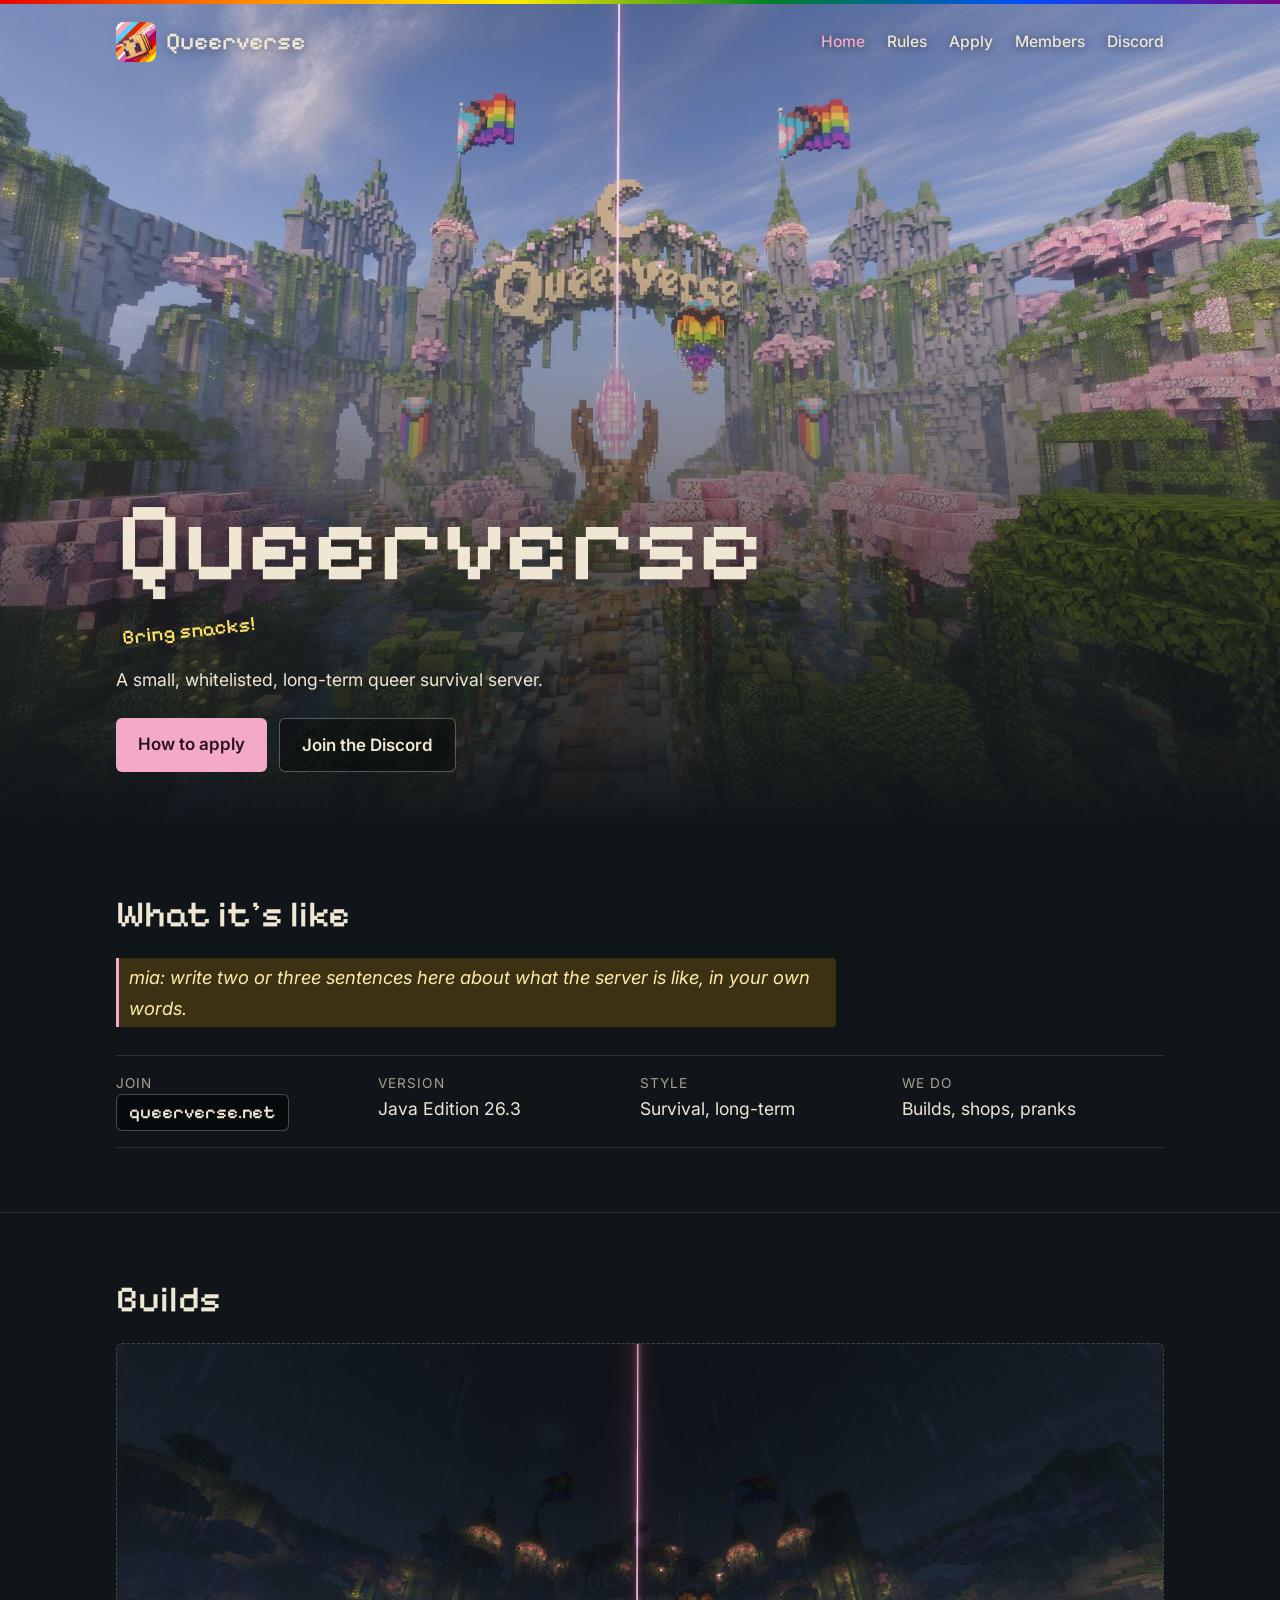
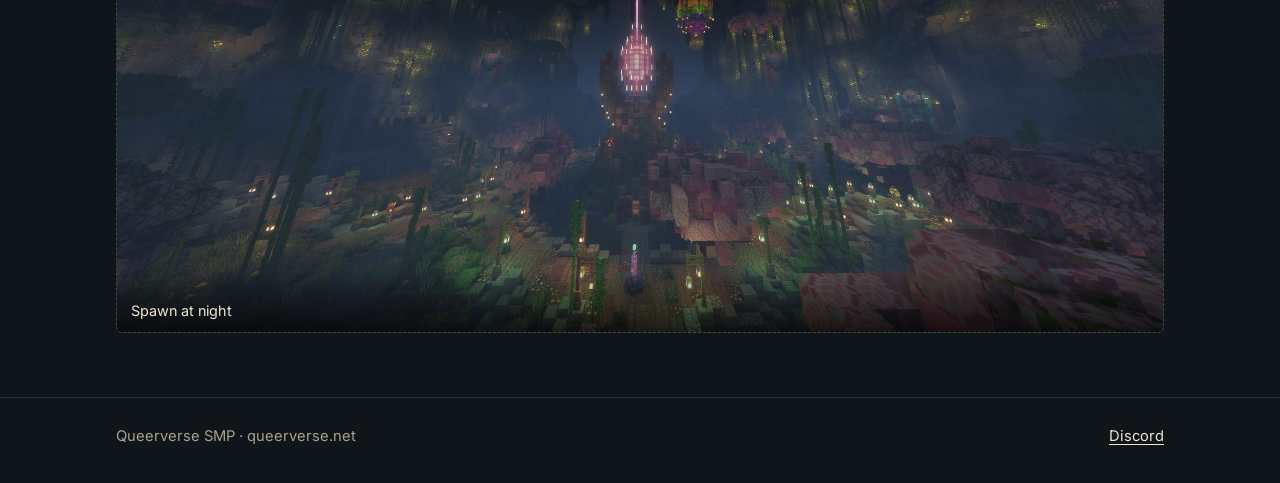
==== index.html @ 5e8bd338 "Add the Discord invite link" ====
<!doctype html>
<html lang="en">
<head>
<meta charset="utf-8">
<meta name="viewport" content="width=device-width, initial-scale=1">
<title>Queerverse</title>
<meta name="description" content="Queerverse is a small, whitelisted, long-term queer Minecraft SMP.">
<link rel="preconnect" href="https://fonts.googleapis.com">
<link rel="preconnect" href="https://fonts.gstatic.com" crossorigin>
<link href="https://fonts.googleapis.com/css2?family=Inter:wght@400;500;600&family=Pixelify+Sans:wght@500&display=swap" rel="stylesheet">
<link rel="icon" href="favicon.png">
<link rel="stylesheet" href="style.css?v=3">
</head>
<body>
<header>
  <div class="wrap">
    <a class="logo" href="index.html"><img src="images/bee.png" alt="">Queerverse</a>
    <nav>
      <a href="index.html" aria-current="page">Home</a>
      <a href="rules.html">Rules</a>
      <a href="apply.html">Apply</a>
      <a href="members.html">Members</a>
      <a href="https://discord.gg/Dn2MnPvpuB">Discord</a>
    </nav>
  </div>
</header>
<!-- mia: put a screenshot at images/home-top.jpg. Shaders look great here. -->
<section class="hero">
  <img src="images/home-top.jpg" alt="" onerror="this.remove()">
  <div class="wrap">
    <h1>Queerverse</h1>
    <!-- mia: the yellow splash text picks one of these at random. Change them to your own. -->
    <span class="splash" data-lines="Now whitelisted!|Pranks welcome!|Bring snacks!|Build together!|Also try the shopping district!">Now whitelisted!</span>
    <p>A small, whitelisted, long-term queer survival server.</p>
    <div class="actions">
      <a class="button" href="apply.html">How to apply</a>
      <a class="button ghost" href="https://discord.gg/Dn2MnPvpuB">Join the Discord</a>
    </div>
  </div>
</section>

<main>
  <section class="block">
    <div class="wrap">
      <h2>What it's like</h2>
      <p class="lead todo">mia: write two or three sentences here about what the server is like, in your own words.</p>
      <dl class="facts">
        <div><dt>Join</dt><dd><span class="address">queerverse.net</span></dd></div>
        <div><dt>Version</dt><dd>Java Edition 26.3</dd></div>
        <div><dt>Style</dt><dd>Survival, long-term</dd></div>
        <div><dt>We do</dt><dd>Builds, shops, pranks</dd></div>
      </dl>
    </div>
  </section>

  <section class="block">
    <div class="wrap">
      <h2>Builds</h2>
      <!-- mia: upload screenshots to the images folder with these names (build-1.jpg ... build-7.jpg)
           and they show up here by themselves (empty ones stay hidden). Change the captions to say what each build is and who made it. -->
      <div class="gallery">
      <figure class="shot wide" data-file="build-1.jpg"><img src="images/build-1.jpg" alt="Spawn at night in the rain"><figcaption>Spawn at night</figcaption></figure>
      <figure class="shot" data-file="build-2.jpg"><img src="images/build-2.jpg" alt="" onerror="this.parentNode.remove()"><figcaption>caption</figcaption></figure>
      <figure class="shot" data-file="build-3.jpg"><img src="images/build-3.jpg" alt="" onerror="this.parentNode.remove()"><figcaption>caption</figcaption></figure>
      <figure class="shot wide" data-file="build-4.jpg"><img src="images/build-4.jpg" alt="" onerror="this.parentNode.remove()"><figcaption>caption</figcaption></figure>
      <figure class="shot" data-file="build-5.jpg"><img src="images/build-5.jpg" alt="" onerror="this.parentNode.remove()"><figcaption>caption</figcaption></figure>
      <figure class="shot" data-file="build-6.jpg"><img src="images/build-6.jpg" alt="" onerror="this.parentNode.remove()"><figcaption>caption</figcaption></figure>
      <figure class="shot" data-file="build-7.jpg"><img src="images/build-7.jpg" alt="" onerror="this.parentNode.remove()"><figcaption>caption</figcaption></figure>
      </div>
    </div>
  </section>
</main>
<script>
  var s = document.querySelector('.splash'), l = s.dataset.lines.split('|');
  s.textContent = l[Math.floor(Math.random() * l.length)];
</script>
<footer>
  <div class="wrap">
    <span>Queerverse SMP &middot; queerverse.net</span>
    <a href="https://discord.gg/Dn2MnPvpuB">Discord</a>
  </div>
</footer>
</body>
</html>
---- style.css ----
/* ------------------------------------------------------------
   Colors. Change these to your own and the whole site follows.
   ------------------------------------------------------------ */
:root {
  --bg: #10151a;         /* page background, night sky */
  --bg-2: #182028;       /* slightly lighter sections and cards */
  --line: #27313b;       /* thin borders */
  --text: #efe6d4;       /* main text, warm off-white */
  --muted: #a9a08f;      /* quieter text */
  --gold: #f4a9c8;       /* cherry blossom pink: links, numbers, buttons */
  --gold-ink: #2a1320;   /* text on pink buttons */
  --splash: #ffe066;     /* the yellow splash text */

  /* thin pride stripe at the very top, left to right */
  --pride: #e40303, #ff8c00, #ffed00, #008026, #004dff, #750787;
}

* { box-sizing: border-box; }

html { -webkit-text-size-adjust: 100%; scroll-behavior: smooth; }

body {
  margin: 0;
  background: var(--bg);
  color: var(--text);
  font: 17px/1.65 "Inter", system-ui, -apple-system, "Segoe UI", Roboto, sans-serif;
}

body::before {
  content: ""; position: fixed; z-index: 10; top: 0; left: 0; right: 0; height: 4px;
  background: linear-gradient(90deg, var(--pride));
}

h1, h2, h3, .logo, .splash, .address { font-family: "Pixelify Sans", monospace; font-weight: 500; }
h2 { font-size: clamp(1.7rem, 4vw, 2.3rem); line-height: 1.2; margin: 0 0 .6em; }
h3 { font-size: 1.25rem; margin: 0 0 .25em; }

a { color: var(--gold); text-underline-offset: 3px; }

.wrap { max-width: 1080px; margin: 0 auto; padding: 0 16px; }

/* header floats over the hero */
header { position: absolute; z-index: 5; top: 4px; left: 0; right: 0; }
header .wrap {
  display: flex; flex-wrap: wrap; align-items: center; justify-content: space-between;
  gap: 8px 28px; padding-top: 18px; padding-bottom: 18px;
}
.logo img { width: 40px; height: 40px; border-radius: 8px; }
.logo { display: inline-flex; align-items: center; gap: 10px; font-size: 1.5rem; color: var(--text); text-decoration: none; text-shadow: 0 2px 12px rgba(0,0,0,.4); }
nav { display: flex; flex-wrap: wrap; gap: 4px 22px; }
nav a { color: var(--text); text-decoration: none; font-weight: 500; font-size: .98rem; text-shadow: 0 1px 8px rgba(0,0,0,.5); }
nav a:hover, nav a[aria-current] { color: var(--gold); }

/* the big picture at the top */
.hero {
  position: relative; overflow: hidden;
  min-height: 92vh; display: flex; align-items: flex-end;
  background: #2a3a4a;
}
.hero.small { min-height: 46vh; }
.hero > img {
  position: absolute; inset: 0; width: 100%; height: 100%; object-fit: cover;
  animation: drift 40s ease-in-out infinite alternate;
}
@keyframes drift { from { transform: scale(1.02); } to { transform: scale(1.12) translate(-1%, -1%); } }
.hero::after {
  /* fade into the page so text is readable */
  content: ""; position: absolute; inset: 0;
  background: linear-gradient(to top, var(--bg) 0%, rgba(16,21,26,.55) 35%, rgba(16,21,26,0) 70%);
}
.hero .wrap { position: relative; z-index: 1; width: 100%; padding-bottom: 56px; }
.hero h1 {
  font-size: clamp(3rem, 11vw, 7rem); line-height: 1; margin: 0 0 .15em;
  text-shadow: 0 4px 30px rgba(0,0,0,.35);
}
.hero.small h1 { font-size: clamp(2.4rem, 7vw, 4rem); }
.hero p { margin: .3em 0; max-width: 48ch; font-size: 1.1rem; }
.splash {
  display: inline-block; color: var(--splash); font-size: 1.25rem;
  transform: rotate(-6deg); margin: 0 0 .6em 6px;
  animation: pulse .7s ease-in-out infinite alternate;
}
@keyframes pulse { to { transform: rotate(-6deg) scale(1.07); } }
@media (prefers-reduced-motion: reduce) { .splash, .hero > img { animation: none; } }

.actions { display: flex; flex-wrap: wrap; gap: 12px; margin-top: 24px; }

.address {
  display: inline-block; background: rgba(0,0,0,.45); border: 1px solid rgba(255,255,255,.25);
  border-radius: 6px; padding: 2px 12px; font-size: 1.15rem; user-select: all;
}

.button {
  display: inline-block; padding: 12px 22px; border-radius: 6px;
  background: var(--gold); color: var(--gold-ink); text-decoration: none; font-weight: 600;
  transition: transform .15s;
}
.button:hover { transform: translateY(-2px); }
.button.ghost { background: rgba(0,0,0,.35); color: var(--text); border: 1px solid rgba(255,255,255,.3); }

section.block { padding: 64px 0; }
section.block + section.block { border-top: 1px solid var(--line); }
.lead { font-size: 1.15rem; max-width: 60ch; }

/* things you still need to write */
.todo {
  background: #3b3214; color: #ffe9a8;
  border-left: 3px solid var(--gold);
  padding: 4px 10px; font-style: italic; border-radius: 0 4px 4px 0;
}

.facts { display: grid; grid-template-columns: repeat(auto-fit, minmax(200px, 1fr)); margin: 28px 0 0; border-top: 1px solid var(--line); }
.facts div { padding: 16px 0; border-bottom: 1px solid var(--line); }
.facts dt { color: var(--muted); font-size: .85rem; text-transform: uppercase; letter-spacing: .08em; }
.facts dd { margin: 0; font-size: 1.1rem; }

/* screenshot slots: drop a file into /images with the name shown and it appears */
.shot {
  position: relative; margin: 0; border-radius: 6px; overflow: hidden;
  background: var(--bg-2); border: 1px dashed #3d4a43; aspect-ratio: 16 / 9;
}
.shot::before {
  content: "screenshot: images/" attr(data-file);
  position: absolute; inset: 0; display: flex; align-items: center; justify-content: center;
  padding: 12px; text-align: center; color: var(--muted); font-size: .9rem;
}
.shot img { position: relative; display: block; width: 100%; height: 100%; object-fit: cover; transition: transform .6s; }
.shot:hover img { transform: scale(1.04); }
.shot figcaption {
  position: absolute; left: 0; right: 0; bottom: 0; z-index: 1;
  padding: 28px 14px 10px; font-size: .9rem;
  background: linear-gradient(to top, rgba(0,0,0,.7), rgba(0,0,0,0));
}
.gallery { display: grid; grid-template-columns: repeat(6, 1fr); gap: 14px; }
.gallery .shot { grid-column: span 2; }
.gallery .shot.wide { grid-column: span 4; aspect-ratio: auto; }
@media (max-width: 760px) {
  .gallery { grid-template-columns: 1fr; }
  .gallery .shot, .gallery .shot.wide { grid-column: auto; aspect-ratio: 16 / 9; }
}

/* numbered lists: rules and apply steps */
.numbered { list-style: none; padding: 0; margin: 0; counter-reset: n; }
.numbered li {
  counter-increment: n; position: relative;
  padding: 22px 0 22px 72px; border-bottom: 1px solid var(--line);
}
.numbered li::before {
  content: counter(n, decimal-leading-zero);
  position: absolute; left: 0; top: 18px;
  font-family: "Pixelify Sans", monospace; font-size: 2rem; color: var(--gold);
}
.numbered p { margin: 0; color: var(--muted); }

/* members, with a 3D skin render */
.members { list-style: none; padding: 0; margin: 0; display: grid; grid-template-columns: repeat(auto-fill, minmax(170px, 1fr)); gap: 16px; }
.members li { background: var(--bg-2); border: 1px solid var(--line); border-radius: 6px; padding: 18px 12px 14px; text-align: center; }
.members img { height: 150px; display: block; margin: 0 auto 10px; }
.members .name { font-family: "Pixelify Sans", monospace; font-size: 1.2rem; display: block; }
.members .pronouns { color: var(--muted); font-size: .9rem; }

footer { border-top: 1px solid var(--line); padding: 26px 0 34px; color: var(--muted); font-size: .92rem; }
footer .wrap { display: flex; flex-wrap: wrap; gap: 8px 24px; justify-content: space-between; }
footer a { color: var(--text); }

@media (max-width: 560px) {
  .hero { min-height: 82vh; }
  .hero.small { min-height: 40vh; }
  .button { flex: 1 1 100%; text-align: center; }
  .numbered li { padding-left: 56px; }
  .numbered li::before { font-size: 1.6rem; }
}
.gallery .shot.wide:only-child { grid-column: 1 / -1; }
.hero.small + main > section.block:first-child { padding-top: 24px; }
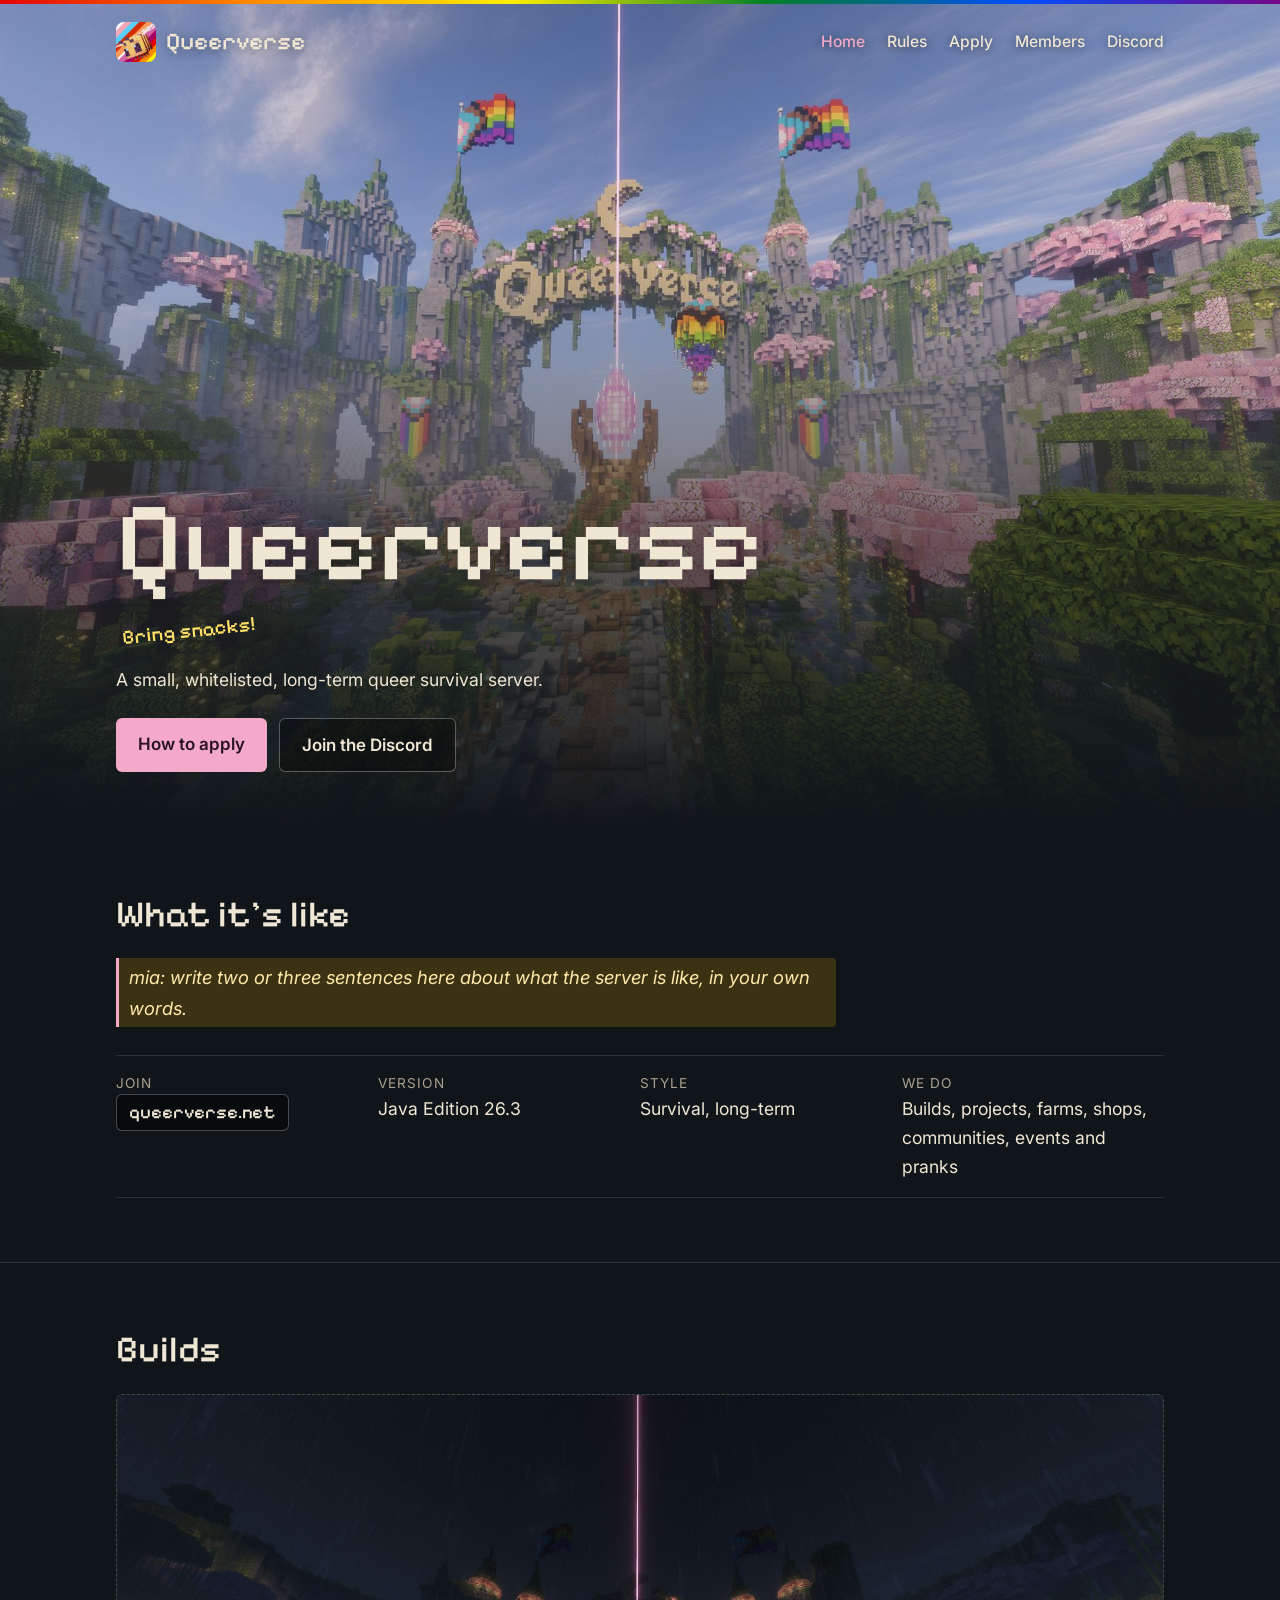
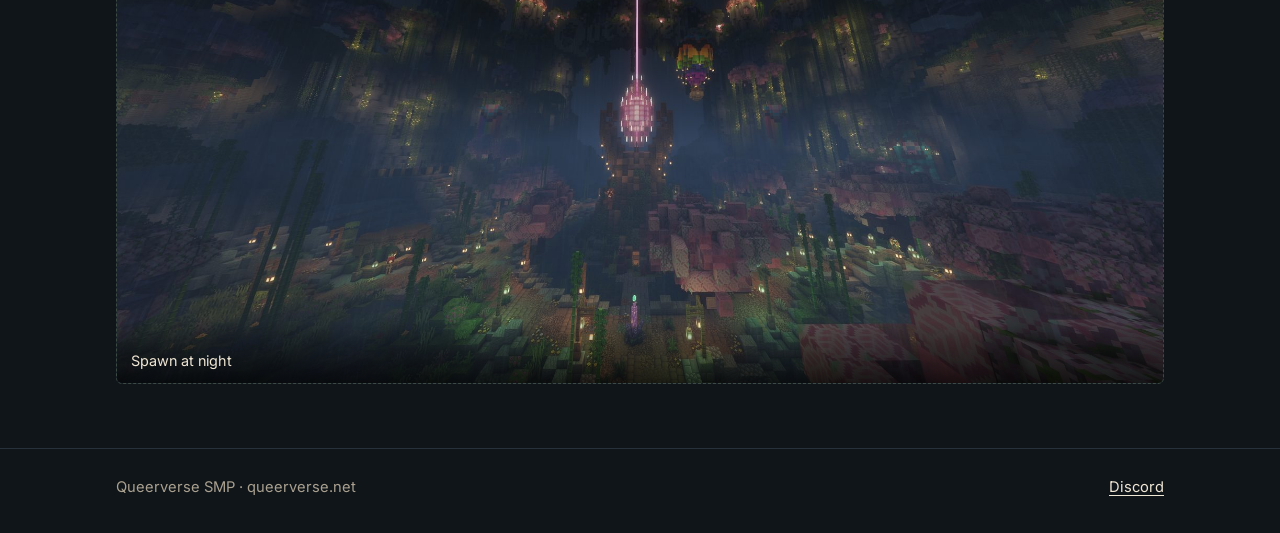
==== commit 9eb7a02e: "Add more to what we do" ====
--- a/index.html
+++ b/index.html
@@ -48,7 +48,7 @@
         <div><dt>Join</dt><dd><span class="address">queerverse.net</span></dd></div>
         <div><dt>Version</dt><dd>Java Edition 26.3</dd></div>
         <div><dt>Style</dt><dd>Survival, long-term</dd></div>
-        <div><dt>We do</dt><dd>Builds, shops, pranks</dd></div>
+        <div><dt>We do</dt><dd>Builds, projects, farms, shops, communities, events and pranks</dd></div>
       </dl>
     </div>
   </section>
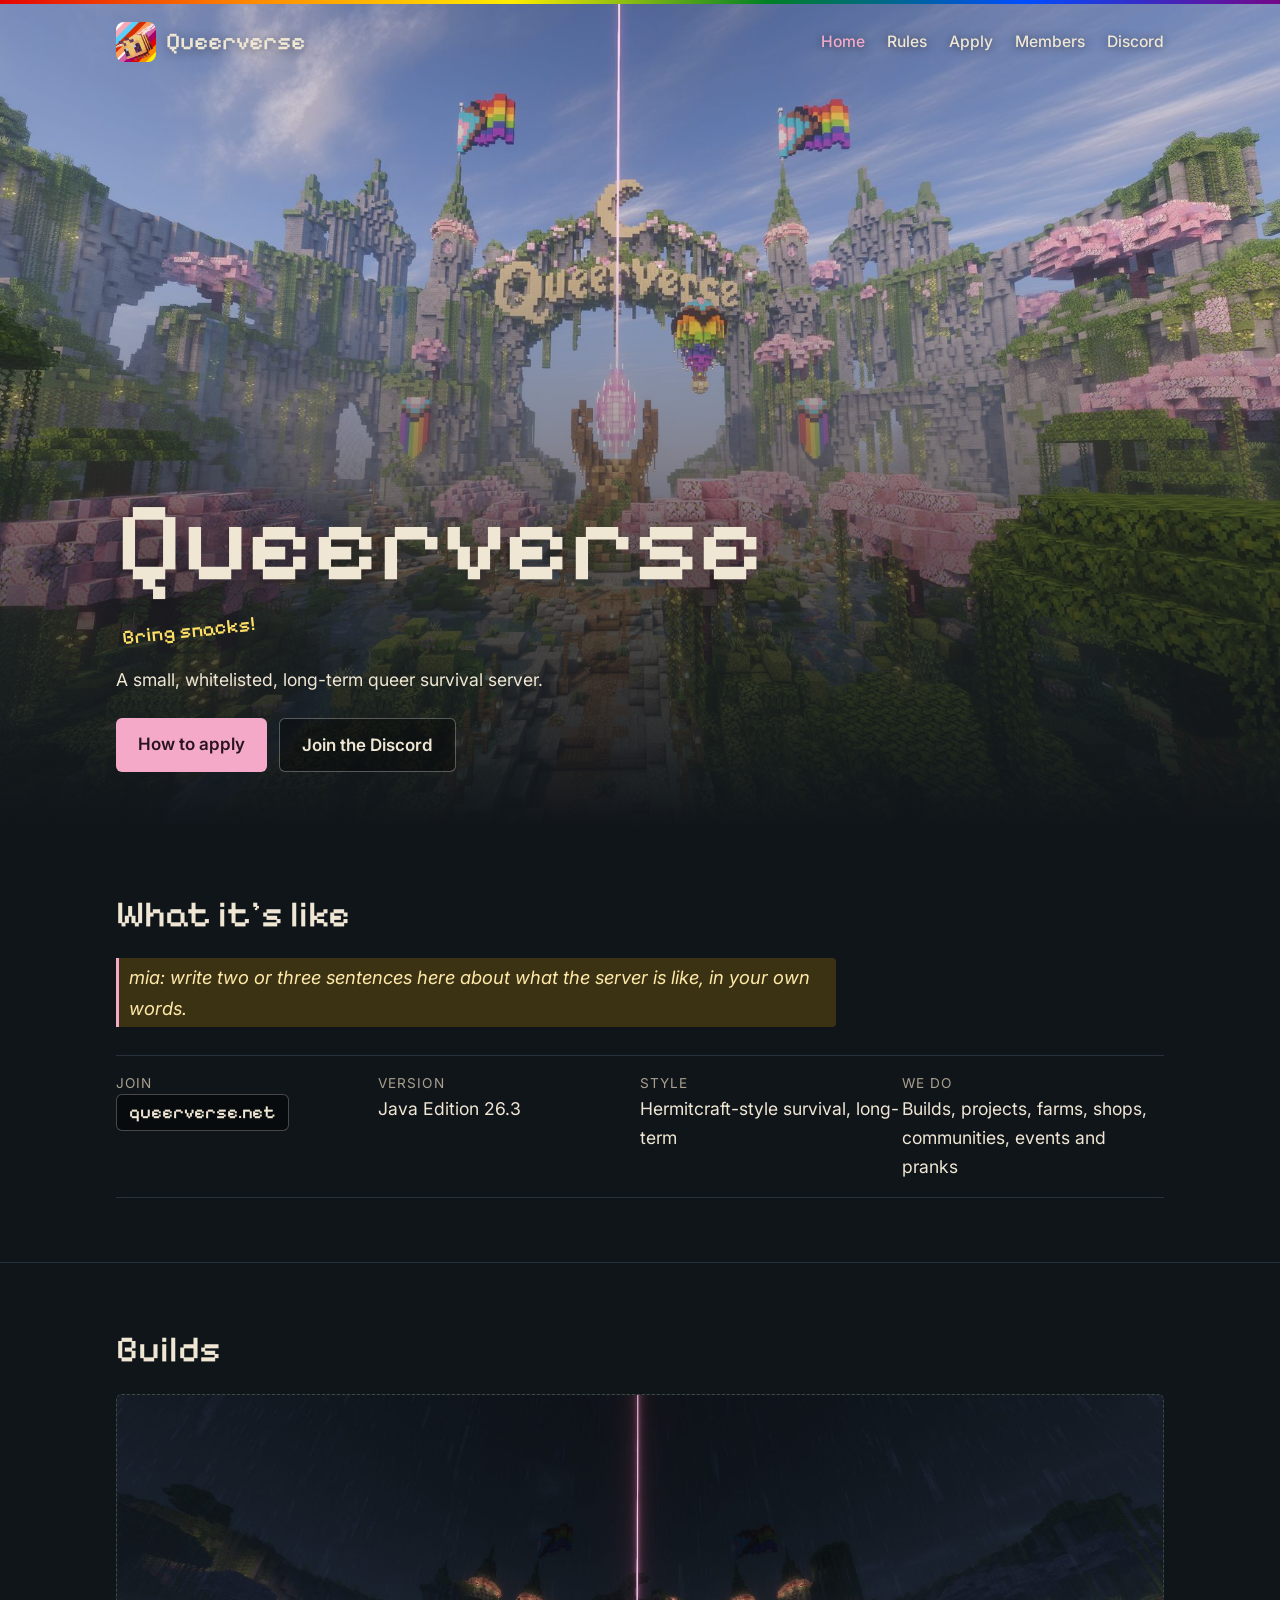
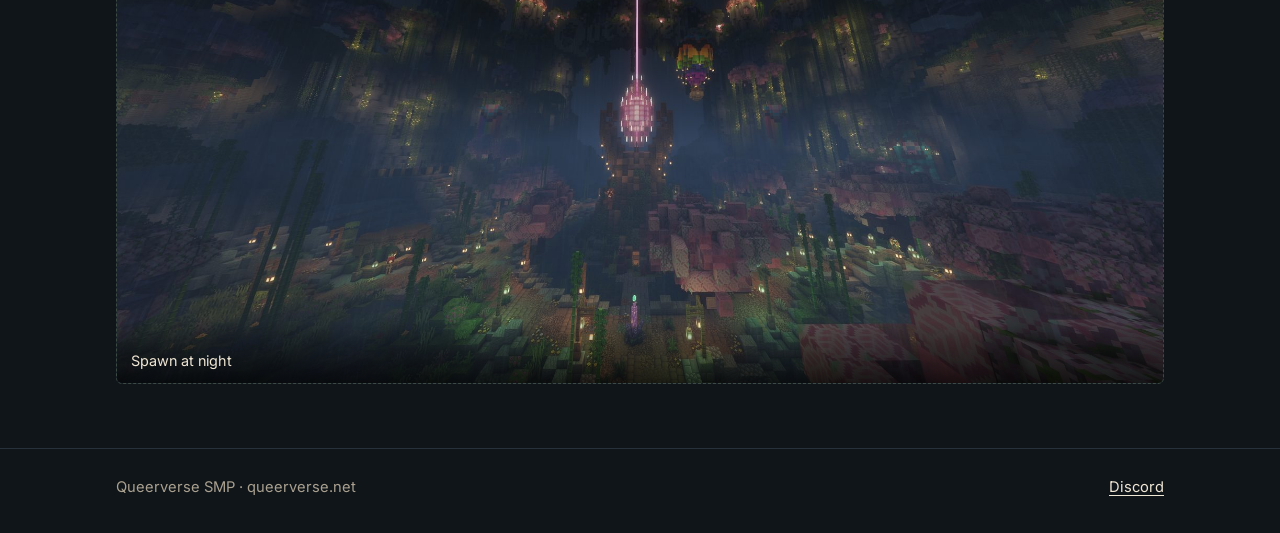
==== commit bc2f4be4: "Mention Hermitcraft style" ====
--- a/index.html
+++ b/index.html
@@ -47,7 +47,7 @@
       <dl class="facts">
         <div><dt>Join</dt><dd><span class="address">queerverse.net</span></dd></div>
         <div><dt>Version</dt><dd>Java Edition 26.3</dd></div>
-        <div><dt>Style</dt><dd>Survival, long-term</dd></div>
+        <div><dt>Style</dt><dd>Hermitcraft-style survival, long-term</dd></div>
         <div><dt>We do</dt><dd>Builds, projects, farms, shops, communities, events and pranks</dd></div>
       </dl>
     </div>
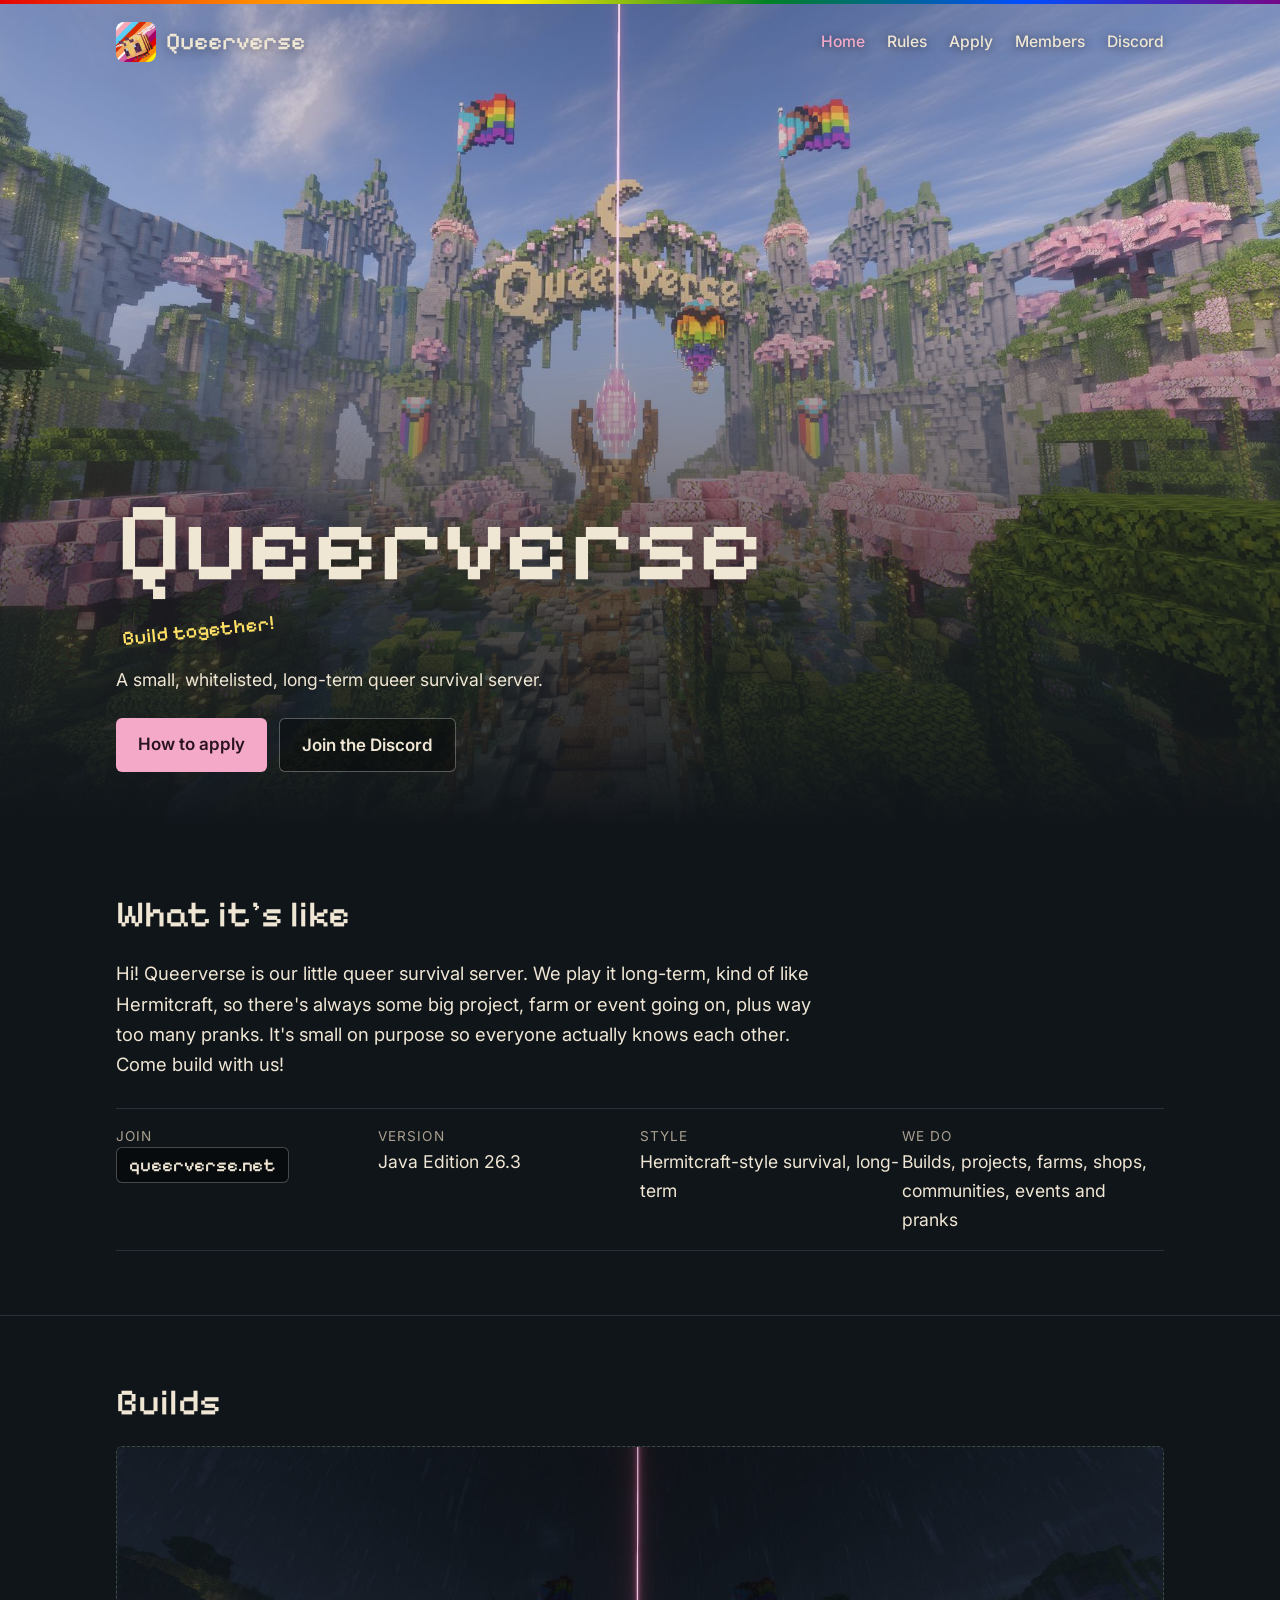
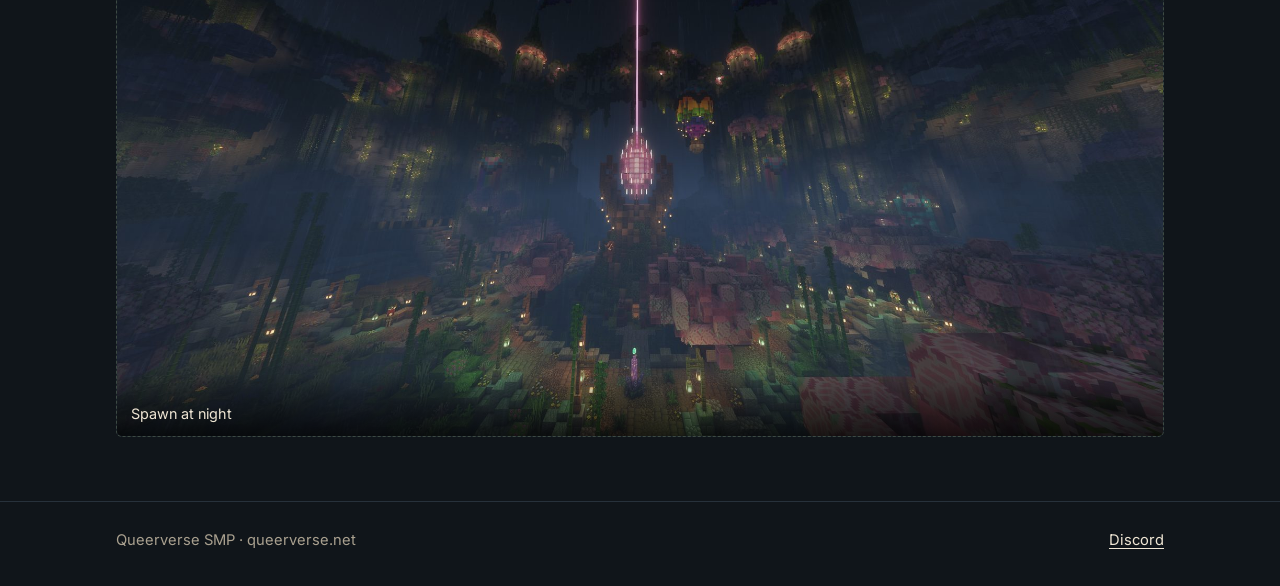
==== commit bd3eb317: "Fill in the page text" ====
--- a/index.html
+++ b/index.html
@@ -43,7 +43,7 @@
   <section class="block">
     <div class="wrap">
       <h2>What it's like</h2>
-      <p class="lead todo">mia: write two or three sentences here about what the server is like, in your own words.</p>
+      <p class="lead">Hi! Queerverse is our little queer survival server. We play it long-term, kind of like Hermitcraft, so there's always some big project, farm or event going on, plus way too many pranks. It's small on purpose so everyone actually knows each other. Come build with us!</p>
       <dl class="facts">
         <div><dt>Join</dt><dd><span class="address">queerverse.net</span></dd></div>
         <div><dt>Version</dt><dd>Java Edition 26.3</dd></div>
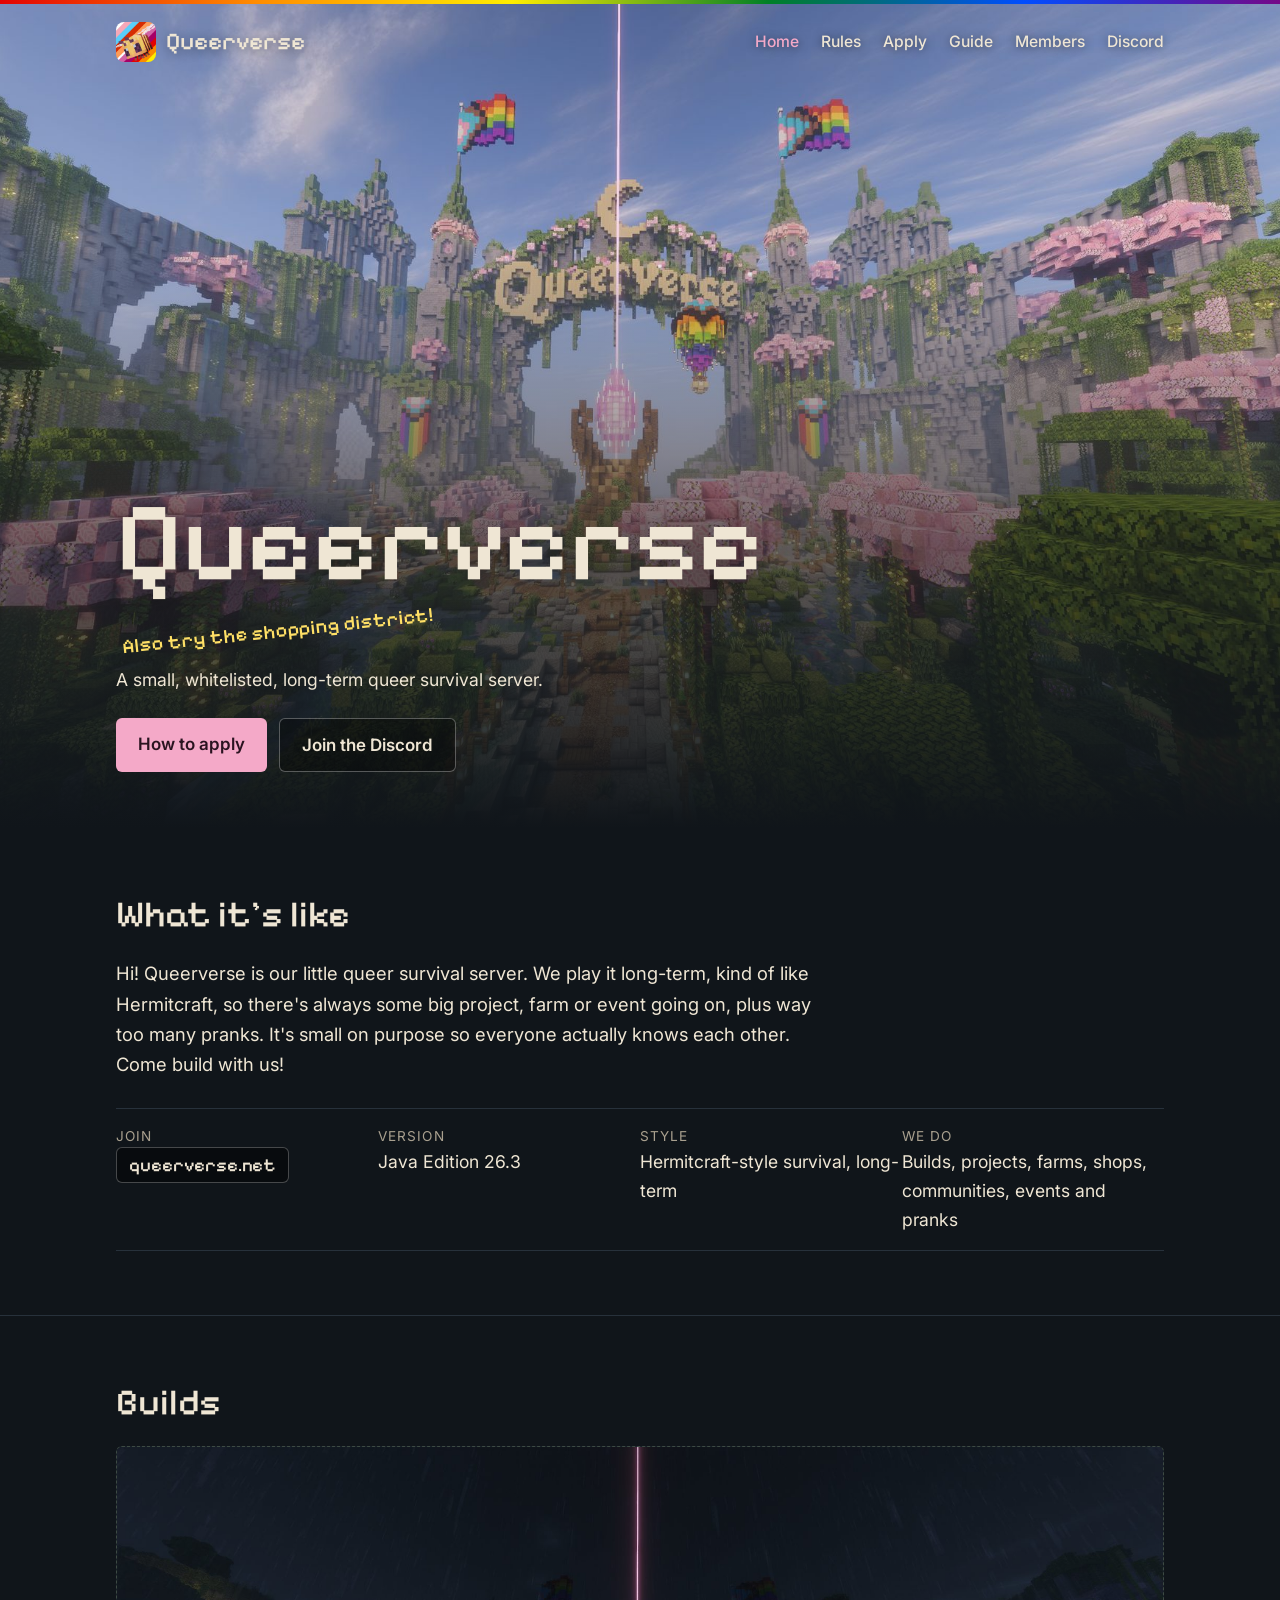
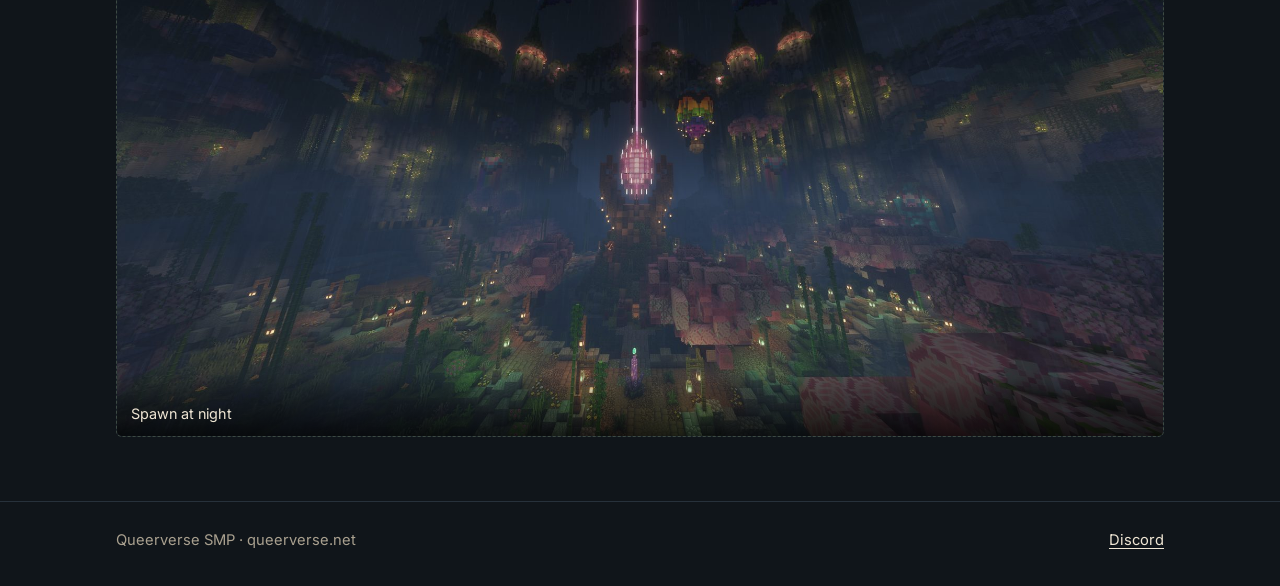
==== commit 1a918365: "Add a player guide" ====
--- a/index.html
+++ b/index.html
@@ -9,7 +9,7 @@
 <link rel="preconnect" href="https://fonts.gstatic.com" crossorigin>
 <link href="https://fonts.googleapis.com/css2?family=Inter:wght@400;500;600&family=Pixelify+Sans:wght@500&display=swap" rel="stylesheet">
 <link rel="icon" href="favicon.png">
-<link rel="stylesheet" href="style.css?v=3">
+<link rel="stylesheet" href="style.css?v=4">
 </head>
 <body>
 <header>
@@ -19,6 +19,7 @@
       <a href="index.html" aria-current="page">Home</a>
       <a href="rules.html">Rules</a>
       <a href="apply.html">Apply</a>
+      <a href="guide.html">Guide</a>
       <a href="members.html">Members</a>
       <a href="https://discord.gg/Dn2MnPvpuB">Discord</a>
     </nav>
--- a/style.css
+++ b/style.css
@@ -172,3 +172,21 @@
 }
 .gallery .shot.wide:only-child { grid-column: 1 / -1; }
 .hero.small + main > section.block:first-child { padding-top: 24px; }
+
+/* guide page */
+.toc { display: flex; flex-wrap: wrap; gap: 8px; margin-top: 20px; }
+.toc a {
+  color: var(--text); text-decoration: none; font-size: .9rem;
+  background: rgba(0,0,0,.4); border: 1px solid rgba(255,255,255,.2);
+  border-radius: 999px; padding: 4px 12px;
+}
+.toc a:hover { border-color: var(--gold); color: var(--gold); }
+section.guide { padding: 48px 0; scroll-margin-top: 16px; }
+.howto { margin: 0; padding-left: 1.2em; }
+.howto li { margin-bottom: .7em; max-width: 72ch; }
+.howto li::marker { color: var(--gold); }
+code.cmd {
+  font-family: ui-monospace, "Cascadia Mono", Menlo, monospace; font-size: .9em;
+  background: var(--bg-2); border: 1px solid var(--line); border-radius: 4px;
+  padding: 1px 6px; color: var(--gold); white-space: nowrap;
+}
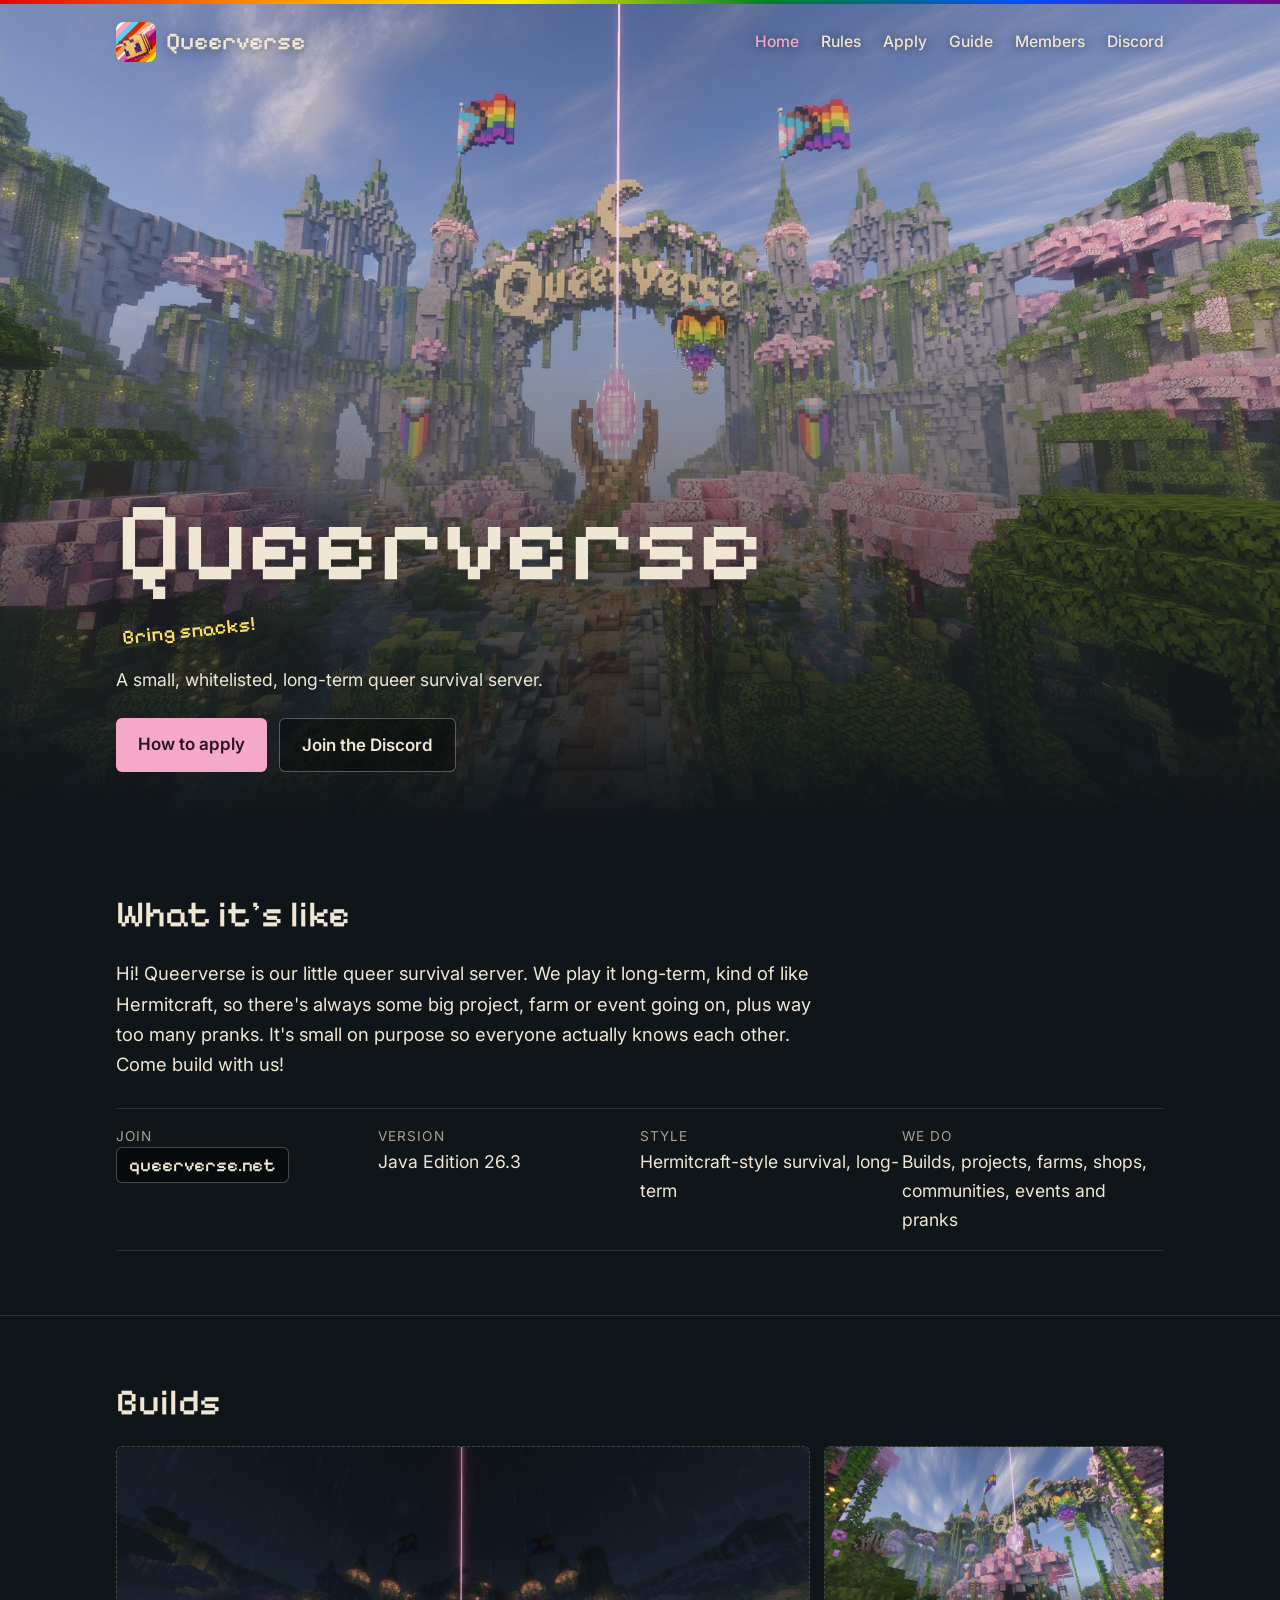
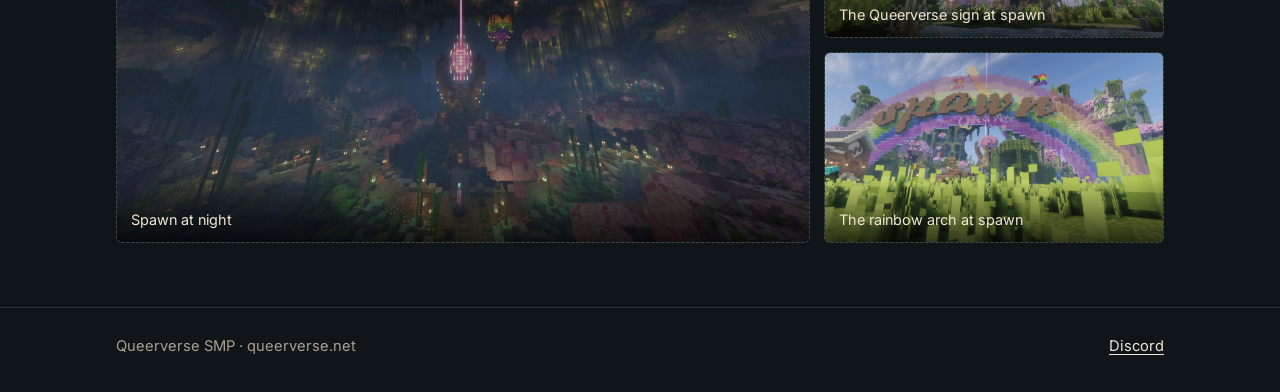
==== commit 5405d190: "Add two spawn screenshots to the builds" ====
--- a/index.html
+++ b/index.html
@@ -9,7 +9,7 @@
 <link rel="preconnect" href="https://fonts.gstatic.com" crossorigin>
 <link href="https://fonts.googleapis.com/css2?family=Inter:wght@400;500;600&family=Pixelify+Sans:wght@500&display=swap" rel="stylesheet">
 <link rel="icon" href="favicon.png">
-<link rel="stylesheet" href="style.css?v=4">
+<link rel="stylesheet" href="style.css?v=6">
 </head>
 <body>
 <header>
@@ -61,8 +61,8 @@
            and they show up here by themselves (empty ones stay hidden). Change the captions to say what each build is and who made it. -->
       <div class="gallery">
       <figure class="shot wide" data-file="build-1.jpg"><img src="images/build-1.jpg" alt="Spawn at night in the rain"><figcaption>Spawn at night</figcaption></figure>
-      <figure class="shot" data-file="build-2.jpg"><img src="images/build-2.jpg" alt="" onerror="this.parentNode.remove()"><figcaption>caption</figcaption></figure>
-      <figure class="shot" data-file="build-3.jpg"><img src="images/build-3.jpg" alt="" onerror="this.parentNode.remove()"><figcaption>caption</figcaption></figure>
+      <figure class="shot" data-file="build-2.jpg"><img src="images/build-2.jpg" alt="The Queerverse sign at spawn, with a cherry tree and a pride hot air balloon" onerror="this.parentNode.remove()"><figcaption>The Queerverse sign at spawn</figcaption></figure>
+      <figure class="shot" data-file="build-3.jpg"><img src="images/build-3.jpg" alt="The rainbow arch at spawn with pride flags on top" onerror="this.parentNode.remove()"><figcaption>The rainbow arch at spawn</figcaption></figure>
       <figure class="shot wide" data-file="build-4.jpg"><img src="images/build-4.jpg" alt="" onerror="this.parentNode.remove()"><figcaption>caption</figcaption></figure>
       <figure class="shot" data-file="build-5.jpg"><img src="images/build-5.jpg" alt="" onerror="this.parentNode.remove()"><figcaption>caption</figcaption></figure>
       <figure class="shot" data-file="build-6.jpg"><img src="images/build-6.jpg" alt="" onerror="this.parentNode.remove()"><figcaption>caption</figcaption></figure>
--- a/style.css
+++ b/style.css
@@ -190,3 +190,9 @@
   background: var(--bg-2); border: 1px solid var(--line); border-radius: 4px;
   padding: 1px 6px; color: var(--gold); white-space: nowrap;
 }
+.uses { margin: -.4em 0 .8em; color: var(--muted); font-size: .9rem; }
+/* a wide picture is two rows tall, with two small ones stacked next to it */
+@media (min-width: 761px) {
+  .gallery .shot.wide:not(:only-child) { grid-row: span 2; }
+  .gallery .shot.wide:not(:only-child) img { position: absolute; inset: 0; }
+}
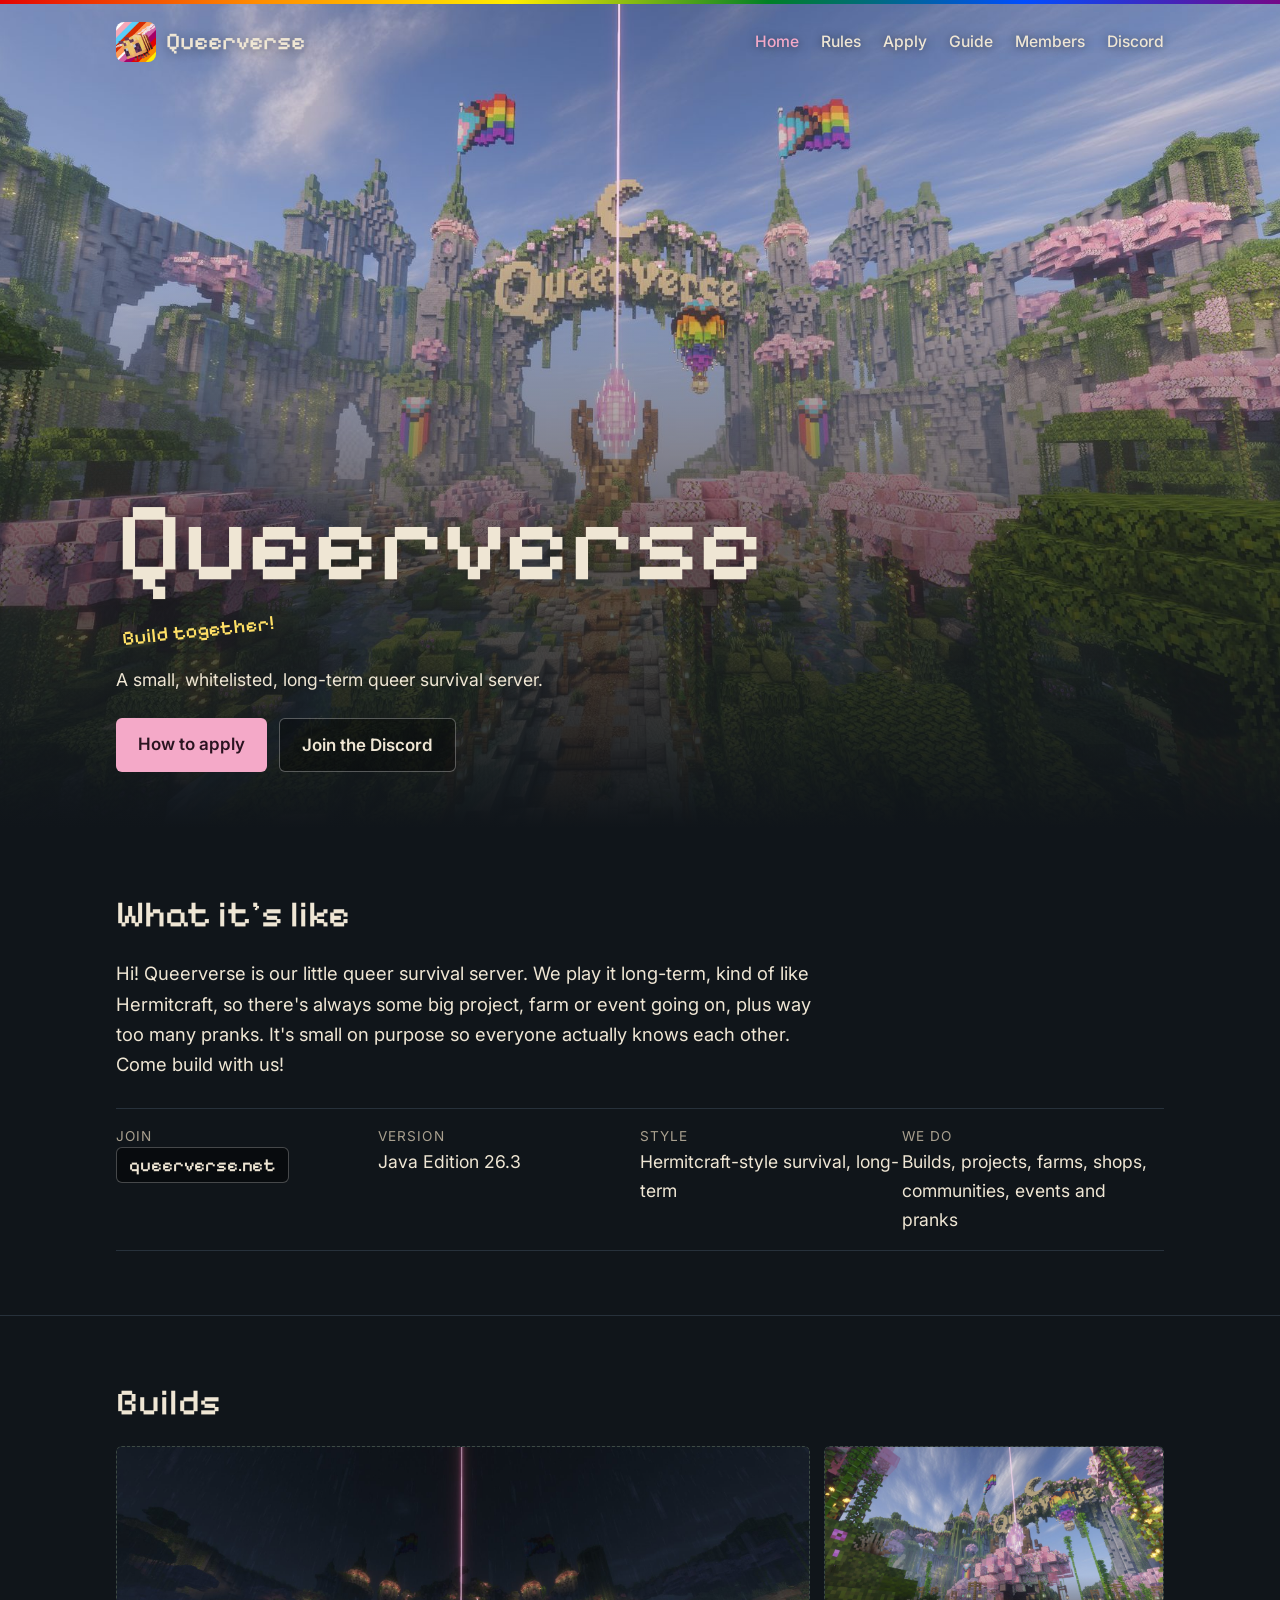
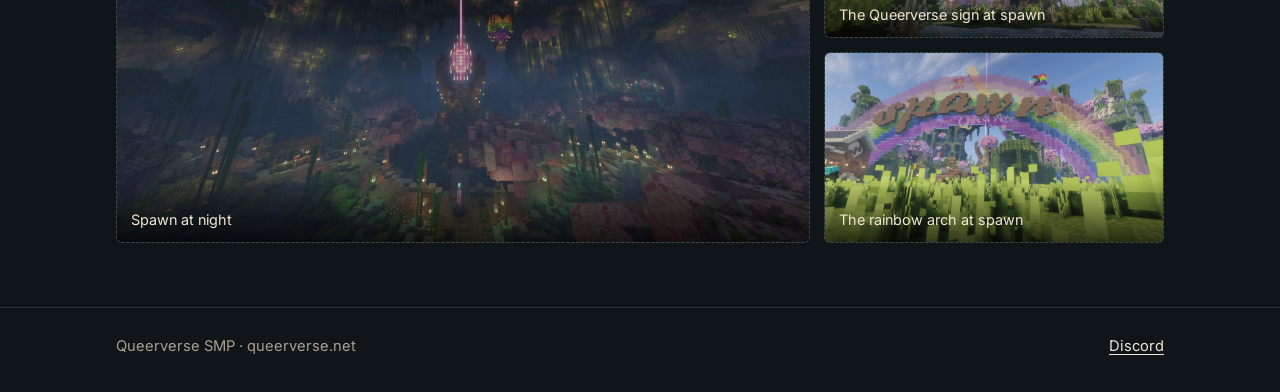
==== commit ac45dc1c: "Refresh the site so the new screenshots go live" ====
--- a/index.html
+++ b/index.html
@@ -9,7 +9,7 @@
 <link rel="preconnect" href="https://fonts.gstatic.com" crossorigin>
 <link href="https://fonts.googleapis.com/css2?family=Inter:wght@400;500;600&family=Pixelify+Sans:wght@500&display=swap" rel="stylesheet">
 <link rel="icon" href="favicon.png">
-<link rel="stylesheet" href="style.css?v=6">
+<link rel="stylesheet" href="style.css?v=7">
 </head>
 <body>
 <header>
